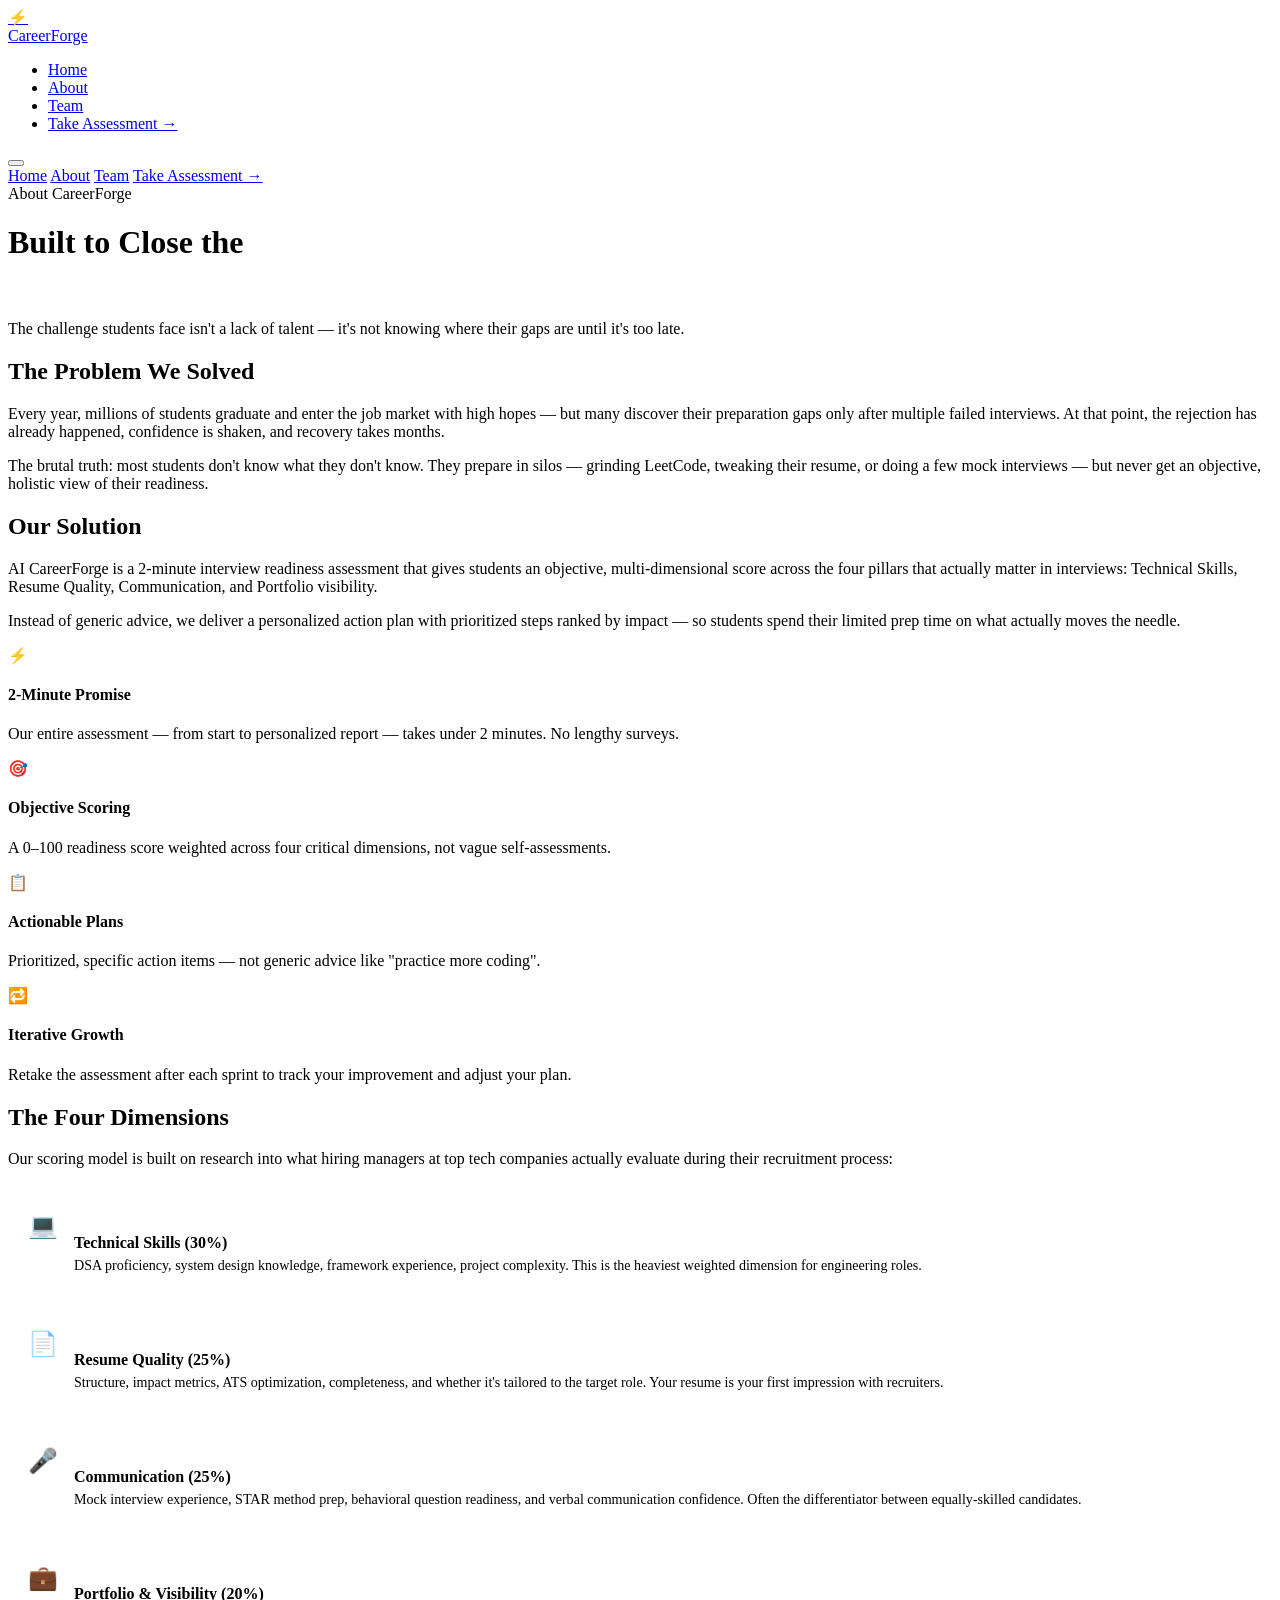
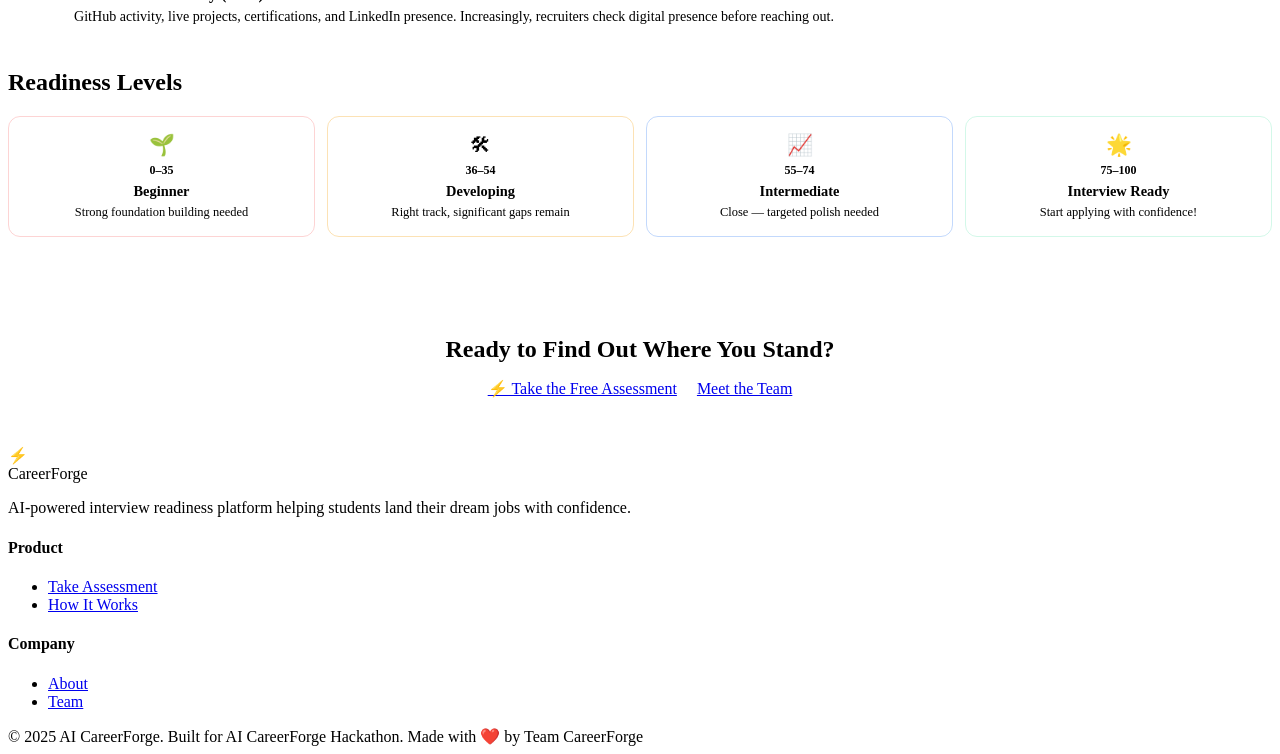
==== about.html @ fabc3287 "Add files via upload" ====
<!DOCTYPE html>
<html lang="en">
<head>
  <meta charset="UTF-8"/>
  <meta name="viewport" content="width=device-width, initial-scale=1.0"/>
  <title>About — AI CareerForge</title>
  <link rel="stylesheet" href="css/style.css"/>
  <link rel="icon" href="data:image/svg+xml,<svg xmlns='http://www.w3.org/2000/svg' viewBox='0 0 32 32'><rect width='32' height='32' rx='8' fill='%233b82f6'/><text y='24' font-size='20' font-family='Arial' fill='white'>⚡</text></svg>"/>
</head>
<body>

<!-- NAV -->
<nav>
  <a href="index.html" class="nav-logo">
    <div class="logo-icon">⚡</div>
    Career<span>Forge</span>
  </a>
  <ul class="nav-links">
    <li><a href="index.html">Home</a></li>
    <li><a href="about.html" class="active">About</a></li>
    <li><a href="team.html">Team</a></li>
    <li><a href="assessment.html" class="nav-cta">Take Assessment →</a></li>
  </ul>
  <button class="nav-hamburger" id="hamburger" aria-label="Menu">
    <span></span><span></span><span></span>
  </button>
</nav>

<div class="mobile-menu" id="mobileMenu">
  <a href="index.html">Home</a>
  <a href="about.html">About</a>
  <a href="team.html">Team</a>
  <a href="assessment.html">Take Assessment →</a>
</div>

<!-- HERO -->
<div class="about-hero">
  <div class="section-tag">About CareerForge</div>
  <h1 class="section-title">Built to Close the<br><span style="background:linear-gradient(135deg,var(--accent2),var(--accent));-webkit-background-clip:text;-webkit-text-fill-color:transparent;background-clip:text;">Preparation Gap</span></h1>
  <p class="section-sub" style="margin:1rem auto 0">The challenge students face isn't a lack of talent — it's not knowing where their gaps are until it's too late.</p>
</div>

<!-- BODY -->
<div class="about-body">

  <h2>The Problem We Solved</h2>
  <p>Every year, millions of students graduate and enter the job market with high hopes — but many discover their preparation gaps only after multiple failed interviews. At that point, the rejection has already happened, confidence is shaken, and recovery takes months.</p>
  <p>The brutal truth: most students don't know what they don't know. They prepare in silos — grinding LeetCode, tweaking their resume, or doing a few mock interviews — but never get an objective, holistic view of their readiness.</p>

  <h2>Our Solution</h2>
  <p>AI CareerForge is a 2-minute interview readiness assessment that gives students an objective, multi-dimensional score across the four pillars that actually matter in interviews: Technical Skills, Resume Quality, Communication, and Portfolio visibility.</p>
  <p>Instead of generic advice, we deliver a personalized action plan with prioritized steps ranked by impact — so students spend their limited prep time on what actually moves the needle.</p>

  <div class="value-list">
    <div class="value-item">
      <div class="vi">⚡</div>
      <h4>2-Minute Promise</h4>
      <p>Our entire assessment — from start to personalized report — takes under 2 minutes. No lengthy surveys.</p>
    </div>
    <div class="value-item">
      <div class="vi">🎯</div>
      <h4>Objective Scoring</h4>
      <p>A 0–100 readiness score weighted across four critical dimensions, not vague self-assessments.</p>
    </div>
    <div class="value-item">
      <div class="vi">📋</div>
      <h4>Actionable Plans</h4>
      <p>Prioritized, specific action items — not generic advice like "practice more coding".</p>
    </div>
    <div class="value-item">
      <div class="vi">🔁</div>
      <h4>Iterative Growth</h4>
      <p>Retake the assessment after each sprint to track your improvement and adjust your plan.</p>
    </div>
  </div>

  <h2>The Four Dimensions</h2>
  <p>Our scoring model is built on research into what hiring managers at top tech companies actually evaluate during their recruitment process:</p>

  <div style="display:flex;flex-direction:column;gap:1rem;margin:1.5rem 0;">
    <div style="display:flex;gap:1rem;align-items:flex-start;padding:1.25rem;background:var(--surface);border:1px solid var(--border);border-radius:14px;">
      <div style="font-size:1.5rem;flex-shrink:0;">💻</div>
      <div>
        <h4 style="margin-bottom:0.3rem;">Technical Skills (30%)</h4>
        <p style="font-size:0.88rem;color:var(--text2);margin:0;">DSA proficiency, system design knowledge, framework experience, project complexity. This is the heaviest weighted dimension for engineering roles.</p>
      </div>
    </div>
    <div style="display:flex;gap:1rem;align-items:flex-start;padding:1.25rem;background:var(--surface);border:1px solid var(--border);border-radius:14px;">
      <div style="font-size:1.5rem;flex-shrink:0;">📄</div>
      <div>
        <h4 style="margin-bottom:0.3rem;">Resume Quality (25%)</h4>
        <p style="font-size:0.88rem;color:var(--text2);margin:0;">Structure, impact metrics, ATS optimization, completeness, and whether it's tailored to the target role. Your resume is your first impression with recruiters.</p>
      </div>
    </div>
    <div style="display:flex;gap:1rem;align-items:flex-start;padding:1.25rem;background:var(--surface);border:1px solid var(--border);border-radius:14px;">
      <div style="font-size:1.5rem;flex-shrink:0;">🎤</div>
      <div>
        <h4 style="margin-bottom:0.3rem;">Communication (25%)</h4>
        <p style="font-size:0.88rem;color:var(--text2);margin:0;">Mock interview experience, STAR method prep, behavioral question readiness, and verbal communication confidence. Often the differentiator between equally-skilled candidates.</p>
      </div>
    </div>
    <div style="display:flex;gap:1rem;align-items:flex-start;padding:1.25rem;background:var(--surface);border:1px solid var(--border);border-radius:14px;">
      <div style="font-size:1.5rem;flex-shrink:0;">💼</div>
      <div>
        <h4 style="margin-bottom:0.3rem;">Portfolio & Visibility (20%)</h4>
        <p style="font-size:0.88rem;color:var(--text2);margin:0;">GitHub activity, live projects, certifications, and LinkedIn presence. Increasingly, recruiters check digital presence before reaching out.</p>
      </div>
    </div>
  </div>

  <h2>Readiness Levels</h2>
  <div style="display:grid;grid-template-columns:repeat(auto-fit,minmax(180px,1fr));gap:0.75rem;margin:1rem 0 2rem;">
    <div style="padding:1rem;background:var(--surface);border:1px solid rgba(248,113,113,0.3);border-radius:12px;text-align:center;">
      <div style="font-size:1.3rem;margin-bottom:0.4rem;">🌱</div>
      <div style="font-size:0.75rem;color:var(--danger);font-weight:700;">0–35</div>
      <div style="font-size:0.9rem;font-weight:700;margin:0.3rem 0;">Beginner</div>
      <p style="font-size:0.78rem;color:var(--text2);margin:0;">Strong foundation building needed</p>
    </div>
    <div style="padding:1rem;background:var(--surface);border:1px solid rgba(245,158,11,0.3);border-radius:12px;text-align:center;">
      <div style="font-size:1.3rem;margin-bottom:0.4rem;">🛠</div>
      <div style="font-size:0.75rem;color:var(--accent3);font-weight:700;">36–54</div>
      <div style="font-size:0.9rem;font-weight:700;margin:0.3rem 0;">Developing</div>
      <p style="font-size:0.78rem;color:var(--text2);margin:0;">Right track, significant gaps remain</p>
    </div>
    <div style="padding:1rem;background:var(--surface);border:1px solid rgba(59,130,246,0.3);border-radius:12px;text-align:center;">
      <div style="font-size:1.3rem;margin-bottom:0.4rem;">📈</div>
      <div style="font-size:0.75rem;color:var(--accent);font-weight:700;">55–74</div>
      <div style="font-size:0.9rem;font-weight:700;margin:0.3rem 0;">Intermediate</div>
      <p style="font-size:0.78rem;color:var(--text2);margin:0;">Close — targeted polish needed</p>
    </div>
    <div style="padding:1rem;background:var(--surface);border:1px solid rgba(110,231,183,0.3);border-radius:12px;text-align:center;">
      <div style="font-size:1.3rem;margin-bottom:0.4rem;">🌟</div>
      <div style="font-size:0.75rem;color:var(--success);font-weight:700;">75–100</div>
      <div style="font-size:0.9rem;font-weight:700;margin:0.3rem 0;">Interview Ready</div>
      <p style="font-size:0.78rem;color:var(--text2);margin:0;">Start applying with confidence!</p>
    </div>
  </div>

  <div style="text-align:center;padding:3rem 0;">
    <h2 style="margin-bottom:1rem;">Ready to Find Out Where You Stand?</h2>
    <a href="assessment.html" class="btn-primary">⚡ Take the Free Assessment</a>
    <span style="display:inline-block;margin-left:1rem;">
      <a href="team.html" class="btn-secondary">Meet the Team</a>
    </span>
  </div>
</div>

<!-- FOOTER -->
<footer>
  <div class="footer-inner">
    <div class="footer-brand">
      <div class="nav-logo">
        <div class="logo-icon">⚡</div>
        Career<span style="color:var(--accent)">Forge</span>
      </div>
      <p>AI-powered interview readiness platform helping students land their dream jobs with confidence.</p>
    </div>
    <div class="footer-col">
      <h4>Product</h4>
      <ul>
        <li><a href="assessment.html">Take Assessment</a></li>
        <li><a href="about.html">How It Works</a></li>
      </ul>
    </div>
    <div class="footer-col">
      <h4>Company</h4>
      <ul>
        <li><a href="about.html">About</a></li>
        <li><a href="team.html">Team</a></li>
      </ul>
    </div>
  </div>
  <div class="footer-bottom">
    <span>© 2025 AI CareerForge. Built for AI CareerForge Hackathon.</span>
    <span>Made with ❤️ by Team CareerForge</span>
  </div>
</footer>

<script src="js/main.js"></script>
</body>
</html>
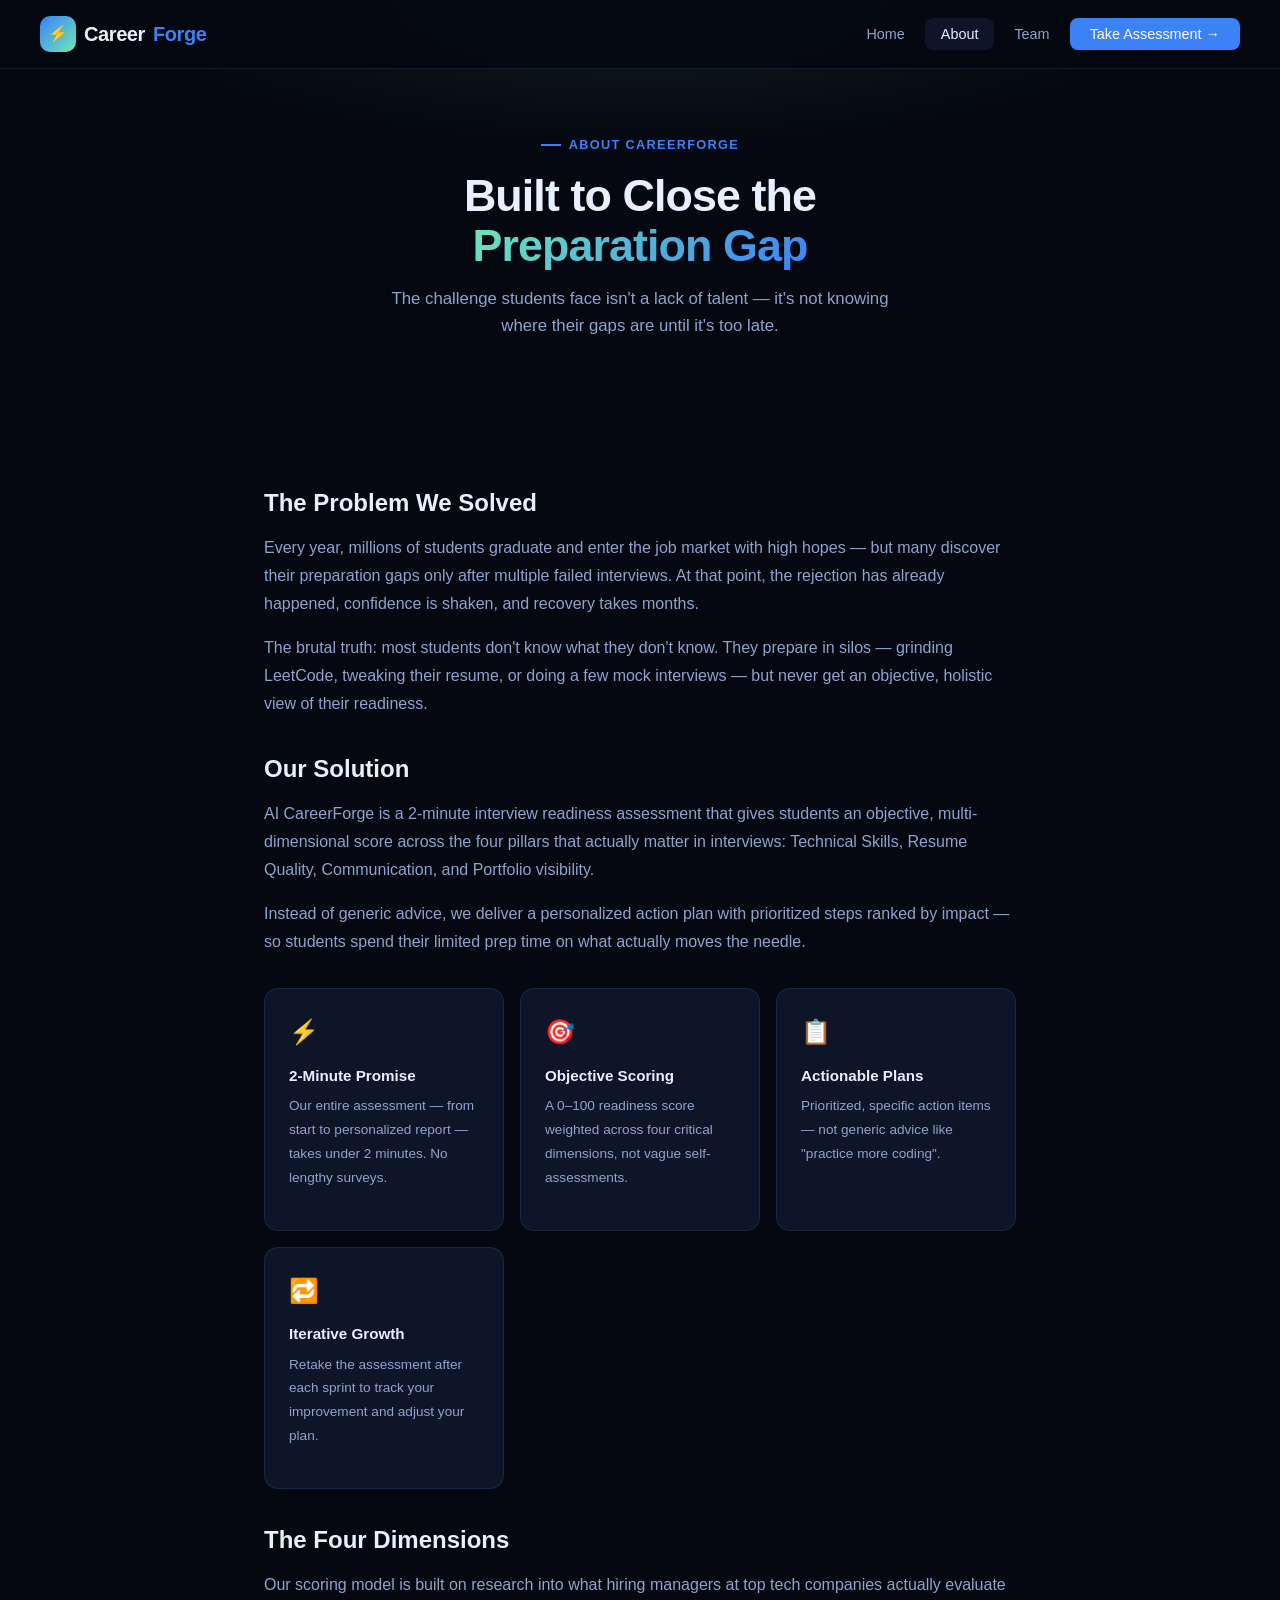
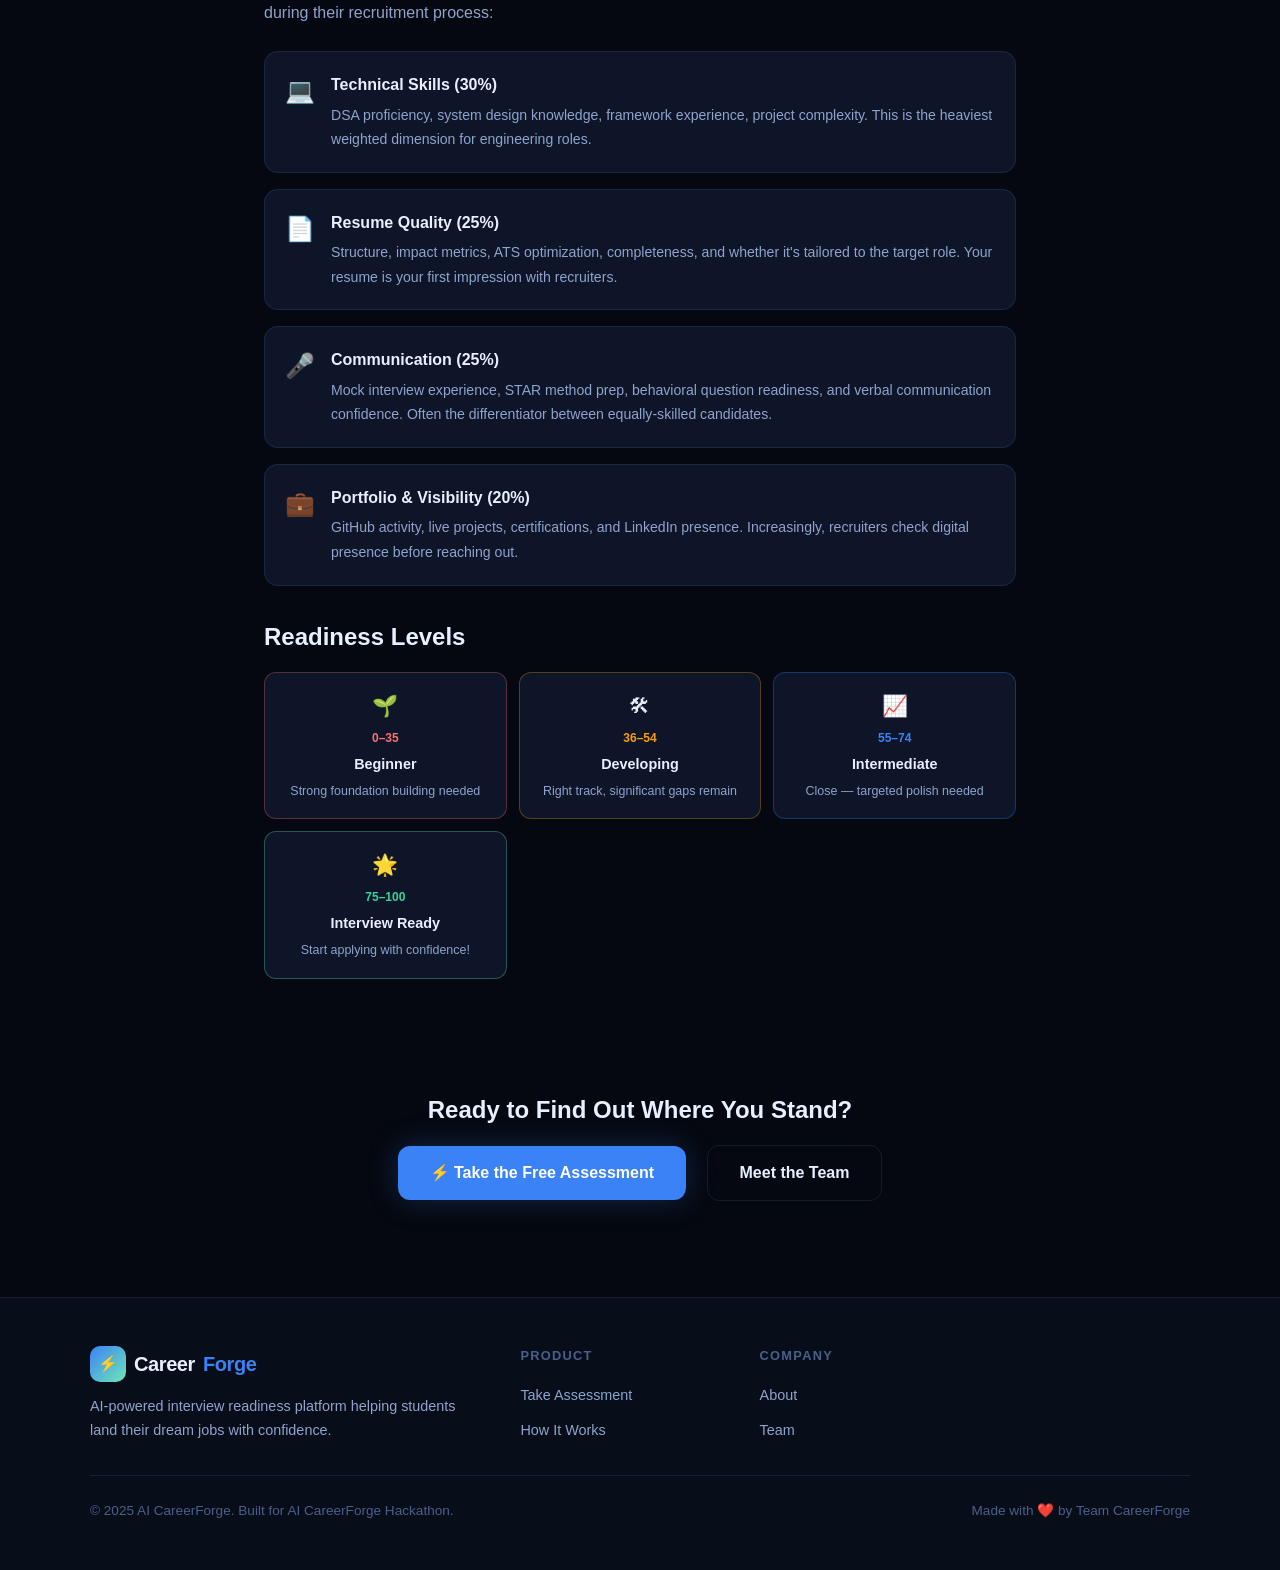
==== commit 7056f9da: "Update about.html" ====
--- a/about.html
+++ b/about.html
@@ -4,7 +4,7 @@
   <meta charset="UTF-8"/>
   <meta name="viewport" content="width=device-width, initial-scale=1.0"/>
   <title>About — AI CareerForge</title>
-  <link rel="stylesheet" href="css/style.css"/>
+  <link rel="stylesheet" href="style.css"/>
   <link rel="icon" href="data:image/svg+xml,<svg xmlns='http://www.w3.org/2000/svg' viewBox='0 0 32 32'><rect width='32' height='32' rx='8' fill='%233b82f6'/><text y='24' font-size='20' font-family='Arial' fill='white'>⚡</text></svg>"/>
 </head>
 <body>
@@ -176,6 +176,6 @@
   </div>
 </footer>
 
-<script src="js/main.js"></script>
+<script src="main.js"></script>
 </body>
 </html>
--- a/style.css
+++ b/style.css
@@ -0,0 +1,769 @@
+@import url('https://fonts.googleapis.com/css2?family=Syne:wght@400;500;600;700;800&family=DM+Sans:ital,wght@0,300;0,400;0,500;0,600;1,400&display=swap');
+
+:root {
+  --bg: #050810;
+  --bg2: #080d1a;
+  --surface: #0e1528;
+  --surface2: #131d35;
+  --border: rgba(99,179,255,0.12);
+  --accent: #3b82f6;
+  --accent2: #6ee7b7;
+  --accent3: #f59e0b;
+  --text: #e8f0ff;
+  --text2: #8fa3cc;
+  --text3: #4a5f8a;
+  --danger: #f87171;
+  --success: #34d399;
+  --glow: rgba(59,130,246,0.25);
+  --glow2: rgba(110,231,183,0.15);
+}
+
+*, *::before, *::after { box-sizing: border-box; margin: 0; padding: 0; }
+
+html { scroll-behavior: smooth; }
+
+body {
+  font-family: 'DM Sans', sans-serif;
+  background: var(--bg);
+  color: var(--text);
+  min-height: 100vh;
+  overflow-x: hidden;
+  line-height: 1.6;
+}
+
+h1,h2,h3,h4,h5 { font-family: 'Syne', sans-serif; }
+
+a { text-decoration: none; color: inherit; }
+
+/* ---- NAV ---- */
+nav {
+  position: fixed; top: 0; left: 0; right: 0; z-index: 1000;
+  display: flex; align-items: center; justify-content: space-between;
+  padding: 1rem 2.5rem;
+  background: rgba(5,8,16,0.85);
+  backdrop-filter: blur(18px);
+  border-bottom: 1px solid var(--border);
+}
+
+.nav-logo {
+  display: flex; align-items: center; gap: 0.5rem;
+  font-family: 'Syne', sans-serif; font-size: 1.25rem; font-weight: 800;
+  color: var(--text);
+  letter-spacing: -0.02em;
+}
+
+.nav-logo span { color: var(--accent); }
+
+.nav-logo .logo-icon {
+  width: 36px; height: 36px;
+  background: linear-gradient(135deg, var(--accent), var(--accent2));
+  border-radius: 10px;
+  display: flex; align-items: center; justify-content: center;
+  font-size: 1rem;
+}
+
+.nav-links {
+  display: flex; align-items: center; gap: 0.25rem;
+  list-style: none;
+}
+
+.nav-links a {
+  padding: 0.5rem 1rem; border-radius: 8px;
+  font-size: 0.9rem; font-weight: 500; color: var(--text2);
+  transition: all 0.2s;
+}
+
+.nav-links a:hover, .nav-links a.active {
+  color: var(--text); background: var(--surface);
+}
+
+.nav-cta {
+  background: var(--accent) !important; color: #fff !important;
+  padding: 0.5rem 1.25rem !important; border-radius: 8px !important;
+}
+
+.nav-cta:hover { background: #2563eb !important; transform: translateY(-1px); }
+
+.nav-hamburger {
+  display: none; flex-direction: column; gap: 5px; cursor: pointer;
+  background: none; border: none; padding: 4px;
+}
+
+.nav-hamburger span {
+  display: block; width: 24px; height: 2px;
+  background: var(--text); border-radius: 2px;
+  transition: all 0.3s;
+}
+
+.mobile-menu {
+  display: none; position: fixed; top: 70px; left: 0; right: 0;
+  background: var(--bg2); border-bottom: 1px solid var(--border);
+  padding: 1rem 2rem; z-index: 999;
+  flex-direction: column; gap: 0.5rem;
+}
+
+.mobile-menu.open { display: flex; }
+.mobile-menu a { padding: 0.75rem 1rem; border-radius: 8px; color: var(--text2); }
+.mobile-menu a:hover { color: var(--text); background: var(--surface); }
+
+/* ---- HERO ---- */
+.hero {
+  min-height: 100vh;
+  display: flex; align-items: center; justify-content: center;
+  text-align: center;
+  padding: 8rem 1.5rem 4rem;
+  position: relative;
+  overflow: hidden;
+}
+
+.hero-bg {
+  position: absolute; inset: 0; z-index: 0;
+  background:
+    radial-gradient(ellipse 80% 60% at 50% -10%, rgba(59,130,246,0.18) 0%, transparent 60%),
+    radial-gradient(ellipse 60% 40% at 80% 80%, rgba(110,231,183,0.08) 0%, transparent 50%),
+    radial-gradient(ellipse 40% 40% at 10% 60%, rgba(245,158,11,0.06) 0%, transparent 50%);
+}
+
+.hero-grid {
+  position: absolute; inset: 0;
+  background-image: 
+    linear-gradient(rgba(99,179,255,0.04) 1px, transparent 1px),
+    linear-gradient(90deg, rgba(99,179,255,0.04) 1px, transparent 1px);
+  background-size: 60px 60px;
+  z-index: 0;
+}
+
+.hero-content { position: relative; z-index: 1; max-width: 800px; }
+
+.hero-badge {
+  display: inline-flex; align-items: center; gap: 0.5rem;
+  background: rgba(59,130,246,0.12); border: 1px solid rgba(59,130,246,0.3);
+  color: #93c5fd; padding: 0.4rem 1rem; border-radius: 100px;
+  font-size: 0.82rem; font-weight: 500; margin-bottom: 1.5rem;
+  letter-spacing: 0.05em; text-transform: uppercase;
+}
+
+.hero-badge::before {
+  content: ''; width: 6px; height: 6px; background: var(--accent);
+  border-radius: 50%; animation: pulse-dot 2s infinite;
+}
+
+@keyframes pulse-dot {
+  0%,100% { opacity: 1; transform: scale(1); }
+  50% { opacity: 0.5; transform: scale(1.5); }
+}
+
+.hero h1 {
+  font-size: clamp(2.8rem, 7vw, 5.5rem);
+  font-weight: 800; line-height: 1.05;
+  letter-spacing: -0.03em; margin-bottom: 1.5rem;
+}
+
+.hero h1 .highlight {
+  background: linear-gradient(135deg, var(--accent), var(--accent2));
+  -webkit-background-clip: text; -webkit-text-fill-color: transparent;
+  background-clip: text;
+}
+
+.hero-sub {
+  font-size: clamp(1rem, 2.5vw, 1.2rem);
+  color: var(--text2); max-width: 560px; margin: 0 auto 2.5rem;
+  font-weight: 400;
+}
+
+.hero-actions {
+  display: flex; gap: 1rem; justify-content: center; flex-wrap: wrap;
+}
+
+.btn-primary {
+  display: inline-flex; align-items: center; gap: 0.5rem;
+  background: var(--accent); color: #fff;
+  padding: 0.875rem 2rem; border-radius: 12px;
+  font-family: 'Syne', sans-serif; font-weight: 700; font-size: 1rem;
+  border: none; cursor: pointer;
+  transition: all 0.25s; box-shadow: 0 0 30px var(--glow);
+}
+
+.btn-primary:hover {
+  background: #2563eb; transform: translateY(-2px);
+  box-shadow: 0 0 50px rgba(59,130,246,0.4);
+}
+
+.btn-secondary {
+  display: inline-flex; align-items: center; gap: 0.5rem;
+  background: transparent; color: var(--text);
+  padding: 0.875rem 2rem; border-radius: 12px;
+  font-family: 'Syne', sans-serif; font-weight: 600; font-size: 1rem;
+  border: 1px solid var(--border); cursor: pointer;
+  transition: all 0.25s;
+}
+
+.btn-secondary:hover {
+  background: var(--surface); border-color: rgba(99,179,255,0.3);
+  transform: translateY(-2px);
+}
+
+.hero-stats {
+  display: flex; justify-content: center; gap: 3rem;
+  margin-top: 4rem; padding-top: 3rem;
+  border-top: 1px solid var(--border);
+  flex-wrap: wrap; gap: 2rem;
+}
+
+.stat { text-align: center; }
+
+.stat-num {
+  font-family: 'Syne', sans-serif; font-size: 2rem; font-weight: 800;
+  background: linear-gradient(135deg, var(--accent), var(--accent2));
+  -webkit-background-clip: text; -webkit-text-fill-color: transparent;
+  background-clip: text;
+}
+
+.stat-label { font-size: 0.85rem; color: var(--text3); margin-top: 0.25rem; }
+
+/* ---- SECTIONS ---- */
+section { padding: 5rem 1.5rem; }
+
+.container { max-width: 1100px; margin: 0 auto; }
+
+.section-tag {
+  display: inline-flex; align-items: center; gap: 0.5rem;
+  color: var(--accent); font-size: 0.8rem; font-weight: 600;
+  letter-spacing: 0.1em; text-transform: uppercase; margin-bottom: 1rem;
+}
+
+.section-tag::before {
+  content: ''; width: 20px; height: 2px; background: var(--accent);
+}
+
+.section-title {
+  font-size: clamp(1.8rem, 4vw, 2.8rem); font-weight: 800;
+  line-height: 1.1; letter-spacing: -0.02em; margin-bottom: 1rem;
+}
+
+.section-sub {
+  font-size: 1.05rem; color: var(--text2); max-width: 520px;
+}
+
+/* ---- FEATURES ---- */
+.features-bg {
+  background: linear-gradient(180deg, var(--bg) 0%, var(--bg2) 50%, var(--bg) 100%);
+}
+
+.features-grid {
+  display: grid; grid-template-columns: repeat(auto-fit, minmax(280px, 1fr));
+  gap: 1.5rem; margin-top: 3.5rem;
+}
+
+.feature-card {
+  background: var(--surface);
+  border: 1px solid var(--border);
+  border-radius: 16px; padding: 2rem;
+  transition: all 0.3s;
+  position: relative; overflow: hidden;
+}
+
+.feature-card::before {
+  content: ''; position: absolute; inset: 0;
+  background: linear-gradient(135deg, rgba(59,130,246,0.04) 0%, transparent 100%);
+  opacity: 0; transition: opacity 0.3s;
+}
+
+.feature-card:hover {
+  border-color: rgba(59,130,246,0.35);
+  transform: translateY(-4px);
+  box-shadow: 0 20px 60px rgba(0,0,0,0.4);
+}
+
+.feature-card:hover::before { opacity: 1; }
+
+.feature-icon {
+  width: 52px; height: 52px; border-radius: 14px;
+  display: flex; align-items: center; justify-content: center;
+  font-size: 1.4rem; margin-bottom: 1.25rem;
+}
+
+.feature-card h3 {
+  font-size: 1.1rem; font-weight: 700; margin-bottom: 0.6rem;
+}
+
+.feature-card p { font-size: 0.9rem; color: var(--text2); line-height: 1.6; }
+
+/* ---- HOW IT WORKS ---- */
+.how-grid {
+  display: grid; grid-template-columns: repeat(auto-fit, minmax(220px, 1fr));
+  gap: 2rem; margin-top: 3.5rem; position: relative;
+}
+
+.how-step {
+  text-align: center; position: relative;
+}
+
+.step-num {
+  width: 56px; height: 56px; border-radius: 50%;
+  display: flex; align-items: center; justify-content: center;
+  font-family: 'Syne', sans-serif; font-size: 1.1rem; font-weight: 800;
+  margin: 0 auto 1rem;
+  background: var(--surface); border: 2px solid var(--accent);
+  color: var(--accent);
+  position: relative; z-index: 1;
+}
+
+.how-step h3 { font-size: 1rem; font-weight: 700; margin-bottom: 0.5rem; }
+.how-step p { font-size: 0.875rem; color: var(--text2); }
+
+.connector {
+  position: absolute; top: 28px; left: 60%; width: 80%;
+  height: 2px; background: linear-gradient(90deg, var(--accent), transparent);
+  z-index: 0;
+}
+
+/* ---- SCORE DEMO ---- */
+.score-demo {
+  background: var(--surface);
+  border: 1px solid var(--border);
+  border-radius: 24px; padding: 3rem;
+  margin-top: 3.5rem; text-align: center;
+}
+
+.score-ring {
+  width: 180px; height: 180px; margin: 0 auto 2rem;
+  position: relative;
+}
+
+.score-ring svg { transform: rotate(-90deg); }
+
+.score-ring .ring-bg { fill: none; stroke: var(--surface2); stroke-width: 12; }
+.score-ring .ring-fill {
+  fill: none; stroke: url(#scoreGrad); stroke-width: 12;
+  stroke-linecap: round;
+  stroke-dasharray: 502;
+  stroke-dashoffset: 502;
+  transition: stroke-dashoffset 1.5s ease;
+}
+
+.score-center {
+  position: absolute; inset: 0;
+  display: flex; flex-direction: column; align-items: center; justify-content: center;
+}
+
+.score-num {
+  font-family: 'Syne', sans-serif; font-size: 2.5rem; font-weight: 800;
+  background: linear-gradient(135deg, var(--accent), var(--accent2));
+  -webkit-background-clip: text; -webkit-text-fill-color: transparent;
+  background-clip: text;
+}
+
+.score-label { font-size: 0.75rem; color: var(--text3); margin-top: 0.2rem; }
+
+.score-bars {
+  display: grid; grid-template-columns: 1fr 1fr;
+  gap: 1rem; margin-top: 1.5rem; text-align: left;
+}
+
+.score-bar-item { }
+
+.score-bar-label {
+  display: flex; justify-content: space-between;
+  font-size: 0.82rem; color: var(--text2); margin-bottom: 0.4rem;
+}
+
+.score-bar-track {
+  height: 6px; background: var(--surface2); border-radius: 100px; overflow: hidden;
+}
+
+.score-bar-fill {
+  height: 100%; border-radius: 100px;
+  transition: width 1.5s ease;
+  background: linear-gradient(90deg, var(--accent), var(--accent2));
+}
+
+/* ---- TEAM ---- */
+.team-grid {
+  display: flex; justify-content: center;
+  gap: 2rem; flex-wrap: wrap; margin-top: 3.5rem;
+}
+
+.team-card {
+  background: var(--surface); border: 1px solid var(--border);
+  border-radius: 20px; padding: 2.5rem 2rem;
+  text-align: center; width: 280px;
+  transition: all 0.3s;
+}
+
+.team-card:hover {
+  border-color: rgba(59,130,246,0.35); transform: translateY(-4px);
+  box-shadow: 0 20px 60px rgba(0,0,0,0.4);
+}
+
+.team-avatar {
+  width: 88px; height: 88px; border-radius: 50%;
+  margin: 0 auto 1.25rem;
+  background: linear-gradient(135deg, var(--accent), var(--accent2));
+  display: flex; align-items: center; justify-content: center;
+  font-family: 'Syne', sans-serif; font-size: 2rem; font-weight: 800;
+  color: #fff; border: 3px solid rgba(59,130,246,0.3);
+}
+
+.team-card h3 { font-size: 1.1rem; font-weight: 700; margin-bottom: 0.3rem; }
+.team-role { font-size: 0.82rem; color: var(--accent); font-weight: 600; margin-bottom: 0.75rem; }
+.team-desc { font-size: 0.85rem; color: var(--text2); line-height: 1.6; }
+
+.team-badge {
+  display: inline-block; margin-top: 0.75rem;
+  background: rgba(245,158,11,0.15); border: 1px solid rgba(245,158,11,0.3);
+  color: var(--accent3); padding: 0.25rem 0.75rem; border-radius: 100px;
+  font-size: 0.75rem; font-weight: 600;
+}
+
+/* ---- CTA SECTION ---- */
+.cta-section {
+  background: linear-gradient(135deg, rgba(59,130,246,0.1) 0%, rgba(110,231,183,0.05) 100%);
+  border-top: 1px solid var(--border);
+  border-bottom: 1px solid var(--border);
+  text-align: center;
+}
+
+.cta-section h2 { font-size: clamp(1.8rem, 4vw, 2.8rem); margin-bottom: 1rem; }
+.cta-section p { color: var(--text2); margin-bottom: 2.5rem; font-size: 1.05rem; }
+
+/* ---- FOOTER ---- */
+footer {
+  background: var(--bg2); border-top: 1px solid var(--border);
+  padding: 3rem 1.5rem;
+}
+
+.footer-inner {
+  max-width: 1100px; margin: 0 auto;
+  display: grid; grid-template-columns: 2fr 1fr 1fr 1fr;
+  gap: 3rem;
+}
+
+.footer-brand p { color: var(--text2); font-size: 0.9rem; margin-top: 0.75rem; line-height: 1.7; }
+
+.footer-col h4 {
+  font-size: 0.8rem; font-weight: 700; letter-spacing: 0.1em;
+  text-transform: uppercase; color: var(--text3); margin-bottom: 1rem;
+}
+
+.footer-col ul { list-style: none; display: flex; flex-direction: column; gap: 0.6rem; }
+.footer-col ul a { font-size: 0.9rem; color: var(--text2); transition: color 0.2s; }
+.footer-col ul a:hover { color: var(--text); }
+
+.footer-bottom {
+  max-width: 1100px; margin: 2rem auto 0;
+  padding-top: 1.5rem; border-top: 1px solid var(--border);
+  display: flex; align-items: center; justify-content: space-between;
+  font-size: 0.85rem; color: var(--text3); flex-wrap: wrap; gap: 1rem;
+}
+
+/* ---- ASSESSMENT PAGE ---- */
+.assessment-hero {
+  padding: 8rem 1.5rem 3rem;
+  text-align: center;
+  background: radial-gradient(ellipse 60% 50% at 50% 0%, rgba(59,130,246,0.15) 0%, transparent 60%);
+}
+
+.timer-bar {
+  position: sticky; top: 70px; z-index: 100;
+  background: var(--surface); border-bottom: 1px solid var(--border);
+  padding: 0.75rem 2rem;
+  display: flex; align-items: center; justify-content: space-between;
+}
+
+.timer-label { font-size: 0.85rem; color: var(--text2); }
+.timer-count { font-family: 'Syne', sans-serif; font-weight: 700; color: var(--accent); }
+.timer-track { flex: 1; margin: 0 1.5rem; height: 4px; background: var(--surface2); border-radius: 100px; overflow: hidden; }
+.timer-progress { height: 100%; background: linear-gradient(90deg, var(--accent), var(--accent2)); border-radius: 100px; transition: width 1s linear; }
+
+.assessment-form { max-width: 720px; margin: 0 auto; padding: 2rem 1.5rem 5rem; }
+
+.form-step { display: none; }
+.form-step.active { display: block; animation: slideIn 0.4s ease; }
+
+@keyframes slideIn {
+  from { opacity: 0; transform: translateY(20px); }
+  to { opacity: 1; transform: translateY(0); }
+}
+
+.step-header { margin-bottom: 2.5rem; }
+.step-header h2 { font-size: 1.6rem; margin-bottom: 0.5rem; }
+.step-header p { color: var(--text2); font-size: 0.95rem; }
+
+.progress-dots {
+  display: flex; gap: 0.5rem; justify-content: center; margin: 2rem 0;
+}
+
+.progress-dots .dot {
+  width: 8px; height: 8px; border-radius: 50%;
+  background: var(--surface2); transition: all 0.3s;
+}
+
+.progress-dots .dot.active { background: var(--accent); transform: scale(1.3); }
+.progress-dots .dot.done { background: var(--accent2); }
+
+.form-group { margin-bottom: 1.5rem; }
+
+.form-group label {
+  display: block; font-size: 0.9rem; font-weight: 600; margin-bottom: 0.6rem;
+  color: var(--text);
+}
+
+.form-group input,
+.form-group select,
+.form-group textarea {
+  width: 100%; padding: 0.85rem 1rem;
+  background: var(--surface); border: 1px solid var(--border);
+  border-radius: 10px; color: var(--text); font-family: 'DM Sans', sans-serif;
+  font-size: 0.95rem; transition: all 0.2s;
+  outline: none;
+}
+
+.form-group input:focus,
+.form-group select:focus,
+.form-group textarea:focus {
+  border-color: var(--accent); box-shadow: 0 0 0 3px rgba(59,130,246,0.15);
+}
+
+.form-group select option { background: var(--surface2); }
+.form-group textarea { resize: vertical; min-height: 100px; }
+
+.radio-grid {
+  display: grid; grid-template-columns: repeat(auto-fill, minmax(140px, 1fr)); gap: 0.75rem;
+}
+
+.radio-option {
+  position: relative;
+}
+
+.radio-option input { position: absolute; opacity: 0; width: 0; }
+
+.radio-option label {
+  display: flex; align-items: center; justify-content: center;
+  padding: 0.75rem 1rem; border-radius: 10px;
+  border: 1px solid var(--border); cursor: pointer;
+  font-size: 0.88rem; transition: all 0.2s;
+  background: var(--surface); text-align: center;
+}
+
+.radio-option input:checked + label {
+  border-color: var(--accent); background: rgba(59,130,246,0.1);
+  color: var(--accent);
+}
+
+.radio-option label:hover { border-color: rgba(59,130,246,0.4); }
+
+.checkbox-list { display: flex; flex-direction: column; gap: 0.6rem; }
+
+.checkbox-option { position: relative; }
+.checkbox-option input { position: absolute; opacity: 0; width: 0; }
+
+.checkbox-option label {
+  display: flex; align-items: center; gap: 0.75rem;
+  padding: 0.75rem 1rem; border-radius: 10px;
+  border: 1px solid var(--border); cursor: pointer;
+  font-size: 0.9rem; transition: all 0.2s;
+  background: var(--surface);
+}
+
+.checkbox-option label::before {
+  content: ''; width: 18px; height: 18px; border-radius: 5px;
+  border: 2px solid var(--border); flex-shrink: 0; transition: all 0.2s;
+}
+
+.checkbox-option input:checked + label {
+  border-color: var(--accent); background: rgba(59,130,246,0.08);
+}
+
+.checkbox-option input:checked + label::before {
+  background: var(--accent); border-color: var(--accent);
+  background-image: url("data:image/svg+xml,%3Csvg xmlns='http://www.w3.org/2000/svg' viewBox='0 0 16 16'%3E%3Cpath fill='white' d='M13.854 3.646a.5.5 0 010 .708l-7 7a.5.5 0 01-.708 0l-3.5-3.5a.5.5 0 11.708-.708L6.5 10.293l6.646-6.647a.5.5 0 01.708 0z'/%3E%3C/svg%3E");
+  background-repeat: no-repeat; background-position: center; background-size: 12px;
+}
+
+.range-group { }
+.range-group input[type=range] {
+  width: 100%; padding: 0; background: none; border: none; box-shadow: none;
+  accent-color: var(--accent);
+}
+
+.range-labels {
+  display: flex; justify-content: space-between;
+  font-size: 0.78rem; color: var(--text3); margin-top: 0.4rem;
+}
+
+.form-nav {
+  display: flex; justify-content: space-between; align-items: center;
+  margin-top: 2.5rem; padding-top: 1.5rem; border-top: 1px solid var(--border);
+}
+
+.btn-nav {
+  padding: 0.75rem 1.5rem; border-radius: 10px;
+  font-family: 'Syne', sans-serif; font-weight: 600; font-size: 0.95rem;
+  border: none; cursor: pointer; transition: all 0.2s;
+}
+
+.btn-back {
+  background: transparent; color: var(--text2);
+  border: 1px solid var(--border) !important;
+}
+
+.btn-back:hover { background: var(--surface); color: var(--text); }
+
+.btn-next {
+  background: var(--accent); color: #fff;
+  box-shadow: 0 0 20px rgba(59,130,246,0.3);
+}
+
+.btn-next:hover { background: #2563eb; transform: translateY(-1px); }
+
+.btn-submit {
+  background: linear-gradient(135deg, var(--accent), var(--accent2) 80%);
+  color: #fff; font-size: 1rem; padding: 0.9rem 2rem;
+  box-shadow: 0 0 30px rgba(59,130,246,0.35);
+}
+
+.btn-submit:hover { transform: translateY(-2px); box-shadow: 0 0 50px rgba(59,130,246,0.5); }
+
+/* ---- RESULTS PAGE ---- */
+.results-page { padding: 8rem 1.5rem 4rem; max-width: 900px; margin: 0 auto; }
+
+.results-header { text-align: center; margin-bottom: 3rem; }
+
+.big-score {
+  width: 200px; height: 200px; position: relative; margin: 0 auto 2rem;
+}
+
+.big-score svg { transform: rotate(-90deg); }
+
+.big-score-center {
+  position: absolute; inset: 0;
+  display: flex; flex-direction: column; align-items: center; justify-content: center;
+}
+
+.big-score-num {
+  font-family: 'Syne', sans-serif; font-size: 3rem; font-weight: 800;
+  background: linear-gradient(135deg, var(--accent), var(--accent2));
+  -webkit-background-clip: text; -webkit-text-fill-color: transparent;
+  background-clip: text;
+}
+
+.big-score-level {
+  font-size: 0.9rem; font-weight: 600; color: var(--accent2); margin-top: 0.25rem;
+}
+
+.dimension-cards {
+  display: grid; grid-template-columns: repeat(auto-fit, minmax(200px, 1fr));
+  gap: 1rem; margin: 2.5rem 0;
+}
+
+.dim-card {
+  background: var(--surface); border: 1px solid var(--border);
+  border-radius: 14px; padding: 1.5rem; text-align: center;
+}
+
+.dim-card h4 { font-size: 0.85rem; color: var(--text3); font-weight: 600; margin-bottom: 0.75rem; text-transform: uppercase; letter-spacing: 0.08em; }
+.dim-score { font-family: 'Syne', sans-serif; font-size: 2rem; font-weight: 800; margin-bottom: 0.5rem; }
+.dim-bar { height: 4px; background: var(--surface2); border-radius: 100px; overflow: hidden; }
+.dim-bar-fill { height: 100%; border-radius: 100px; transition: width 1.5s ease; }
+
+.recommendations {
+  background: var(--surface); border: 1px solid var(--border);
+  border-radius: 20px; padding: 2rem; margin-top: 2rem;
+}
+
+.recommendations h3 { font-size: 1.2rem; margin-bottom: 1.5rem; }
+
+.rec-item {
+  display: flex; gap: 1rem; padding: 1rem;
+  border-radius: 12px; margin-bottom: 0.75rem;
+  border: 1px solid transparent; transition: all 0.2s;
+}
+
+.rec-item:hover { background: var(--surface2); border-color: var(--border); }
+
+.rec-priority {
+  width: 32px; height: 32px; border-radius: 8px; flex-shrink: 0;
+  display: flex; align-items: center; justify-content: center; font-size: 0.85rem;
+}
+
+.rec-priority.high { background: rgba(248,113,113,0.15); color: var(--danger); }
+.rec-priority.med { background: rgba(245,158,11,0.15); color: var(--accent3); }
+.rec-priority.low { background: rgba(52,211,153,0.2); color: var(--success); }
+
+.rec-content h4 { font-size: 0.95rem; font-weight: 600; margin-bottom: 0.25rem; }
+.rec-content p { font-size: 0.85rem; color: var(--text2); }
+
+.results-actions {
+  display: flex; gap: 1rem; justify-content: center; flex-wrap: wrap; margin-top: 2.5rem;
+}
+
+/* ---- ABOUT PAGE ---- */
+.about-hero {
+  padding: 8rem 1.5rem 4rem;
+  background: radial-gradient(ellipse 70% 60% at 50% 0%, rgba(110,231,183,0.1) 0%, transparent 60%);
+  text-align: center;
+}
+
+.about-body { max-width: 800px; margin: 0 auto; padding: 3rem 1.5rem; }
+
+.about-body h2 { font-size: 1.5rem; margin: 2rem 0 0.75rem; }
+.about-body p { color: var(--text2); margin-bottom: 1rem; line-height: 1.75; }
+
+.value-list {
+  display: grid; grid-template-columns: repeat(auto-fit, minmax(200px, 1fr));
+  gap: 1rem; margin: 2rem 0;
+}
+
+.value-item {
+  background: var(--surface); border: 1px solid var(--border);
+  border-radius: 14px; padding: 1.5rem;
+}
+
+.value-item .vi { font-size: 1.5rem; margin-bottom: 0.75rem; }
+.value-item h4 { font-size: 0.95rem; font-weight: 700; margin-bottom: 0.4rem; }
+.value-item p { font-size: 0.85rem; color: var(--text2); }
+
+/* ---- MISC UTILS ---- */
+.text-center { text-align: center; }
+.mt-4 { margin-top: 1rem; }
+.mb-2 { margin-bottom: 0.5rem; }
+
+.tag {
+  display: inline-flex; align-items: center; gap: 0.35rem;
+  padding: 0.3rem 0.75rem; border-radius: 100px; font-size: 0.78rem; font-weight: 600;
+}
+
+.tag-blue { background: rgba(59,130,246,0.15); color: #93c5fd; border: 1px solid rgba(59,130,246,0.25); }
+.tag-green { background: rgba(52,211,153,0.15); color: #6ee7b7; border: 1px solid rgba(52,211,153,0.25); }
+.tag-amber { background: rgba(245,158,11,0.15); color: #fcd34d; border: 1px solid rgba(245,158,11,0.25); }
+.tag-red { background: rgba(248,113,113,0.15); color: #fca5a5; border: 1px solid rgba(248,113,113,0.25); }
+
+.hidden { display: none !important; }
+
+/* ---- RESPONSIVE ---- */
+@media (max-width: 768px) {
+  nav { padding: 1rem 1.25rem; }
+  .nav-links { display: none; }
+  .nav-hamburger { display: flex; }
+
+  .hero { padding: 6rem 1.25rem 3rem; }
+
+  .footer-inner { grid-template-columns: 1fr; gap: 2rem; }
+
+  .score-bars { grid-template-columns: 1fr; }
+
+  .timer-bar { padding: 0.6rem 1rem; }
+
+  section { padding: 3.5rem 1.25rem; }
+
+  .form-nav { flex-direction: column; gap: 1rem; }
+  .btn-nav { width: 100%; text-align: center; }
+
+  .hero-stats { gap: 1.5rem; }
+}
+
+@media (max-width: 480px) {
+  .radio-grid { grid-template-columns: 1fr 1fr; }
+  .dimension-cards { grid-template-columns: 1fr 1fr; }
+}
